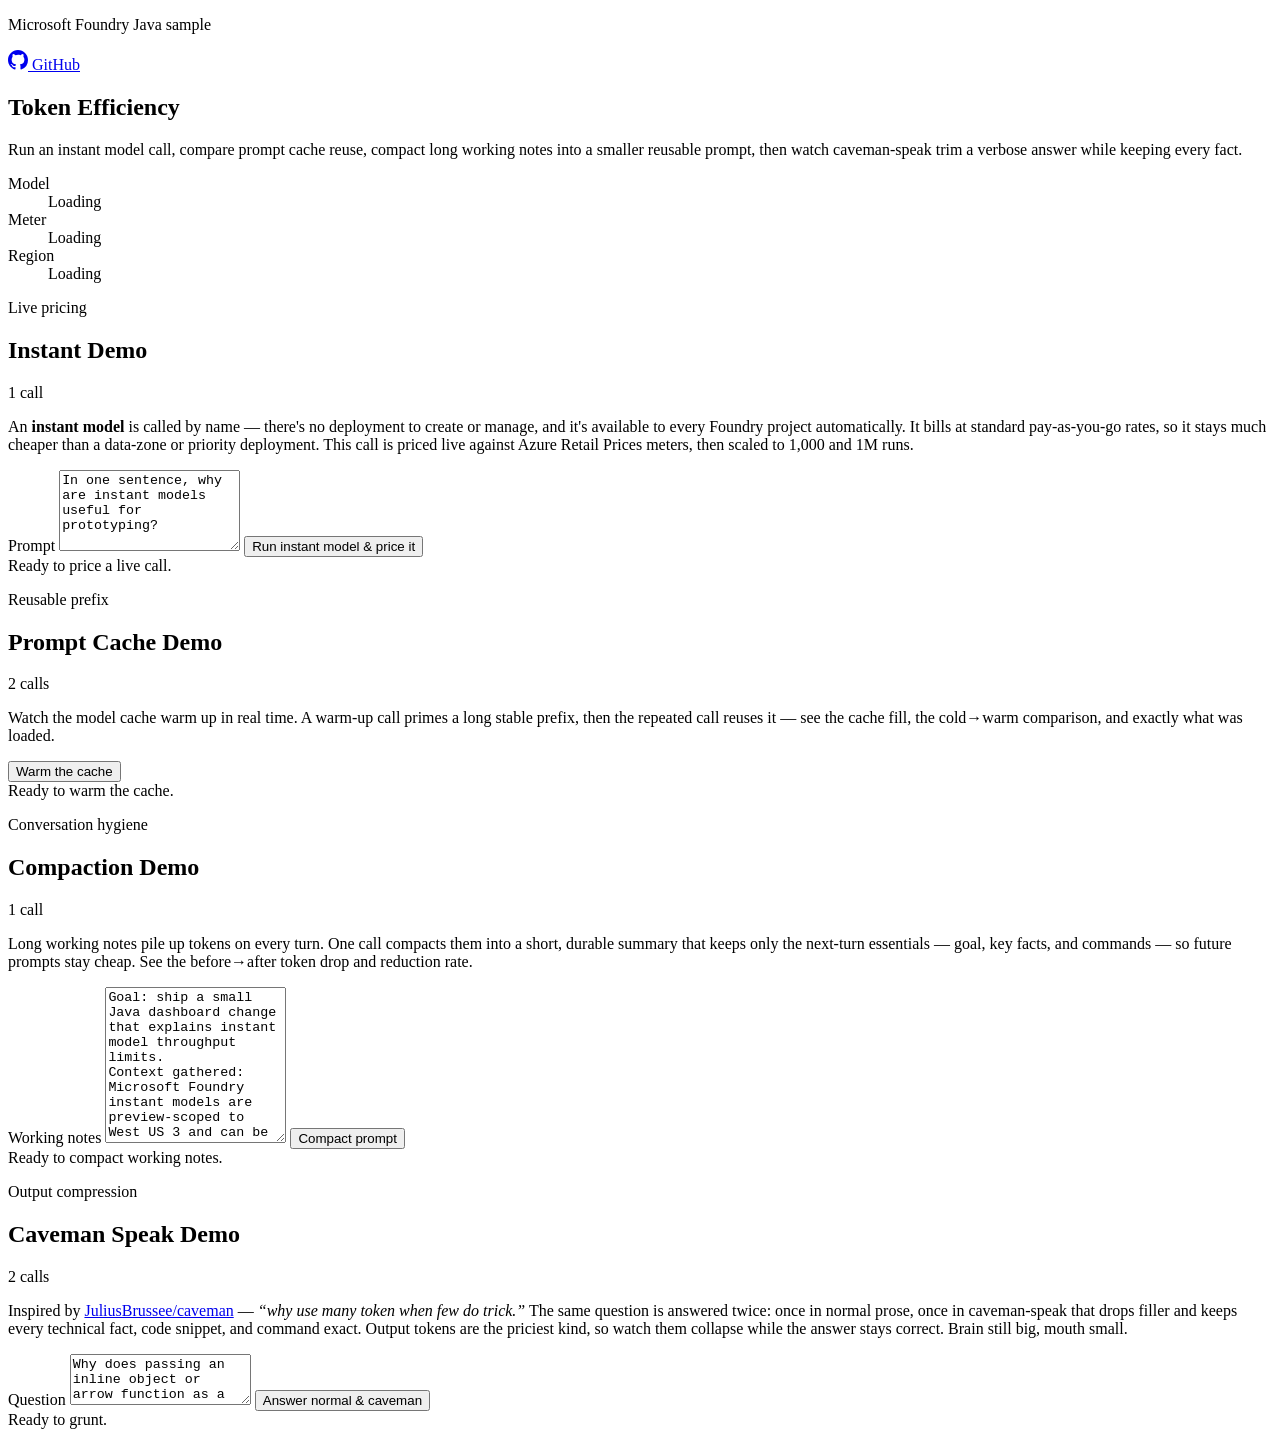
==== src/main/resources/static/index.html @ f7c7c484 "Refactor code structure for improved readability and maintainability" ====
<!doctype html>
<html lang="en">
<head>
    <meta charset="utf-8">
    <meta name="viewport" content="width=device-width, initial-scale=1">
    <title>Token Efficiency</title>
    <link rel="stylesheet" href="/styles.css?v=20260701-caveman-v1">
</head>
<body>
    <main class="shell">
        <section class="intro" aria-labelledby="page-title">
            <div>
                <div class="intro-top">
                    <p class="eyebrow">Microsoft Foundry Java sample</p>
                    <a class="github-link" href="https://github.com/roryp/instantmodels" target="_blank" rel="noopener noreferrer" aria-label="View source on GitHub (opens in a new tab)" title="View source on GitHub">
                        <svg viewBox="0 0 16 16" width="20" height="20" aria-hidden="true" focusable="false" fill="currentColor">
                            <path d="M8 0C3.58 0 0 3.58 0 8c0 3.54 2.29 6.53 5.47 7.59.4.07.55-.17.55-.38 0-.19-.01-.82-.01-1.49-2.01.37-2.53-.49-2.69-.94-.09-.23-.48-.94-.82-1.13-.28-.15-.68-.52-.01-.53.63-.01 1.08.58 1.23.82.72 1.21 1.87.87 2.33.66.07-.52.28-.87.51-1.07-1.78-.2-3.64-.89-3.64-3.95 0-.87.31-1.59.82-2.15-.08-.2-.36-1.02.08-2.12 0 0 .67-.21 2.2.82a7.65 7.65 0 0 1 2-.27c.68 0 1.36.09 2 .27 1.53-1.04 2.2-.82 2.2-.82.44 1.1.16 1.92.08 2.12.51.56.82 1.27.82 2.15 0 3.07-1.87 3.75-3.65 3.95.29.25.54.73.54 1.48 0 1.07-.01 1.93-.01 2.2 0 .21.15.46.55.38A8.013 8.013 0 0 0 16 8c0-4.42-3.58-8-8-8z"></path>
                        </svg>
                        <span>GitHub</span>
                    </a>
                </div>
                <h1 id="page-title">Token Efficiency</h1>
                <p class="lede">Run an instant model call, compare prompt cache reuse, compact long working notes into a smaller reusable prompt, then watch caveman-speak trim a verbose answer while keeping every fact.</p>
            </div>
            <dl class="config-strip" id="configStrip" aria-label="Runtime configuration">
                <div><dt>Model</dt><dd id="modelValue">Loading</dd></div>
                <div><dt>Meter</dt><dd id="meterValue">Loading</dd></div>
                <div><dt>Region</dt><dd id="regionValue">Loading</dd></div>
            </dl>
        </section>

        <section class="workspace" aria-label="Demo controls and output">
            <article class="panel instant-panel">
                <div class="panel-heading">
                    <div>
                        <p class="eyebrow">Live pricing</p>
                        <h2>Instant Demo</h2>
                    </div>
                    <span class="chip">1 call</span>
                </div>
                <p class="panel-copy">An <strong>instant model</strong> is called by name &mdash; there's no deployment to create or manage, and it's available to every Foundry project automatically. It bills at standard pay-as-you-go rates, so it stays much cheaper than a data-zone or priority deployment. This call is priced live against Azure Retail Prices meters, then scaled to 1,000 and 1M runs.</p>
                <label for="promptBox">Prompt</label>
                <textarea id="promptBox" rows="5">In one sentence, why are instant models useful for prototyping?</textarea>
                <button id="instantButton" class="action action-primary" type="button">Run instant model &amp; price it</button>
                <div id="instantResult" class="result empty">Ready to price a live call.</div>
            </article>

            <article class="panel cache-panel">
                <div class="panel-heading">
                    <div>
                        <p class="eyebrow">Reusable prefix</p>
                        <h2>Prompt Cache Demo</h2>
                    </div>
                    <span class="chip">2 calls</span>
                </div>
                <p class="panel-copy">Watch the model cache warm up in real time. A warm-up call primes a long stable prefix, then the repeated call reuses it &mdash; see the cache fill, the cold&rarr;warm comparison, and exactly what was loaded.</p>
                <button id="cacheButton" class="action action-secondary" type="button">Warm the cache</button>
                <div id="cacheResult" class="result empty">Ready to warm the cache.</div>
            </article>

            <article class="panel compact-panel">
                <div class="panel-heading">
                    <div>
                        <p class="eyebrow">Conversation hygiene</p>
                        <h2>Compaction Demo</h2>
                    </div>
                    <span class="chip">1 call</span>
                </div>
                <p class="panel-copy">Long working notes pile up tokens on every turn. One call compacts them into a short, durable summary that keeps only the next-turn essentials &mdash; goal, key facts, and commands &mdash; so future prompts stay cheap. See the before&rarr;after token drop and reduction rate.</p>
                <label for="compactPromptBox">Working notes</label>
                <textarea id="compactPromptBox" rows="10">Goal: ship a small Java dashboard change that explains instant model throughput limits.
Context gathered: Microsoft Foundry instant models are preview-scoped to West US 3 and can be called by model name without creating a deployment. They draw from a per-model global quota pool assigned to the subscription. The app should keep token usage, pricing, and cache behavior visible because this repository is a cost-transparency sample.
Online docs checked: instant models are for getting started, prototyping, and trying new models. Deployments remain the right choice for reserved throughput, custom guardrails, data residency requirements, endpoint-specific configuration, fine-grained quota partitioning, fine-tuned models, or predictable production capacity.
Sanitized validation finding: one development subscription reported Tier 5 Global Standard quota for gpt-chat-latest of 50,000 requests per minute and 5,000,000 tokens per minute, with no Global Standard deployment quota reserved at the time of the check. Do not include subscription IDs, tenant IDs, user names, or generated Azure environment files in docs.
Implementation notes: update README in the Example overview and Token Efficiency sections, keep dashboard controls compact, run mvn test after Java changes, and use azd up for full deployment validation rather than manual container app commands.
Open question: after the docs update, add a dashboard example that compacts long working notes into a shorter durable summary and shows the token savings for future prompts.</textarea>
                <button id="compactButton" class="action action-tertiary" type="button">Compact prompt</button>
                <div id="compactResult" class="result empty">Ready to compact working notes.</div>
            </article>

            <article class="panel caveman-panel">
                <div class="panel-heading">
                    <div>
                        <p class="eyebrow">Output compression</p>
                        <h2>Caveman Speak Demo</h2>
                    </div>
                    <span class="chip">2 calls</span>
                </div>
                <p class="panel-copy">Inspired by <a href="https://github.com/JuliusBrussee/caveman" target="_blank" rel="noopener noreferrer">JuliusBrussee/caveman</a> &mdash; <em>&ldquo;why use many token when few do trick.&rdquo;</em> The same question is answered twice: once in normal prose, once in caveman-speak that drops filler and keeps every technical fact, code snippet, and command exact. Output tokens are the priciest kind, so watch them collapse while the answer stays correct. Brain still big, mouth small.</p>
                <label for="cavemanPromptBox">Question</label>
                <textarea id="cavemanPromptBox" rows="3">Why does passing an inline object or arrow function as a prop cause a React child component to re-render on every parent render, and how do I prevent it?</textarea>
                <button id="cavemanButton" class="action action-caveman" type="button">Answer normal &amp; caveman</button>
                <div id="cavemanResult" class="result empty">Ready to grunt.</div>
            </article>
        </section>
    </main>
    <script src="/app.js?v=20260701-caveman-v1"></script>
</body>
</html>
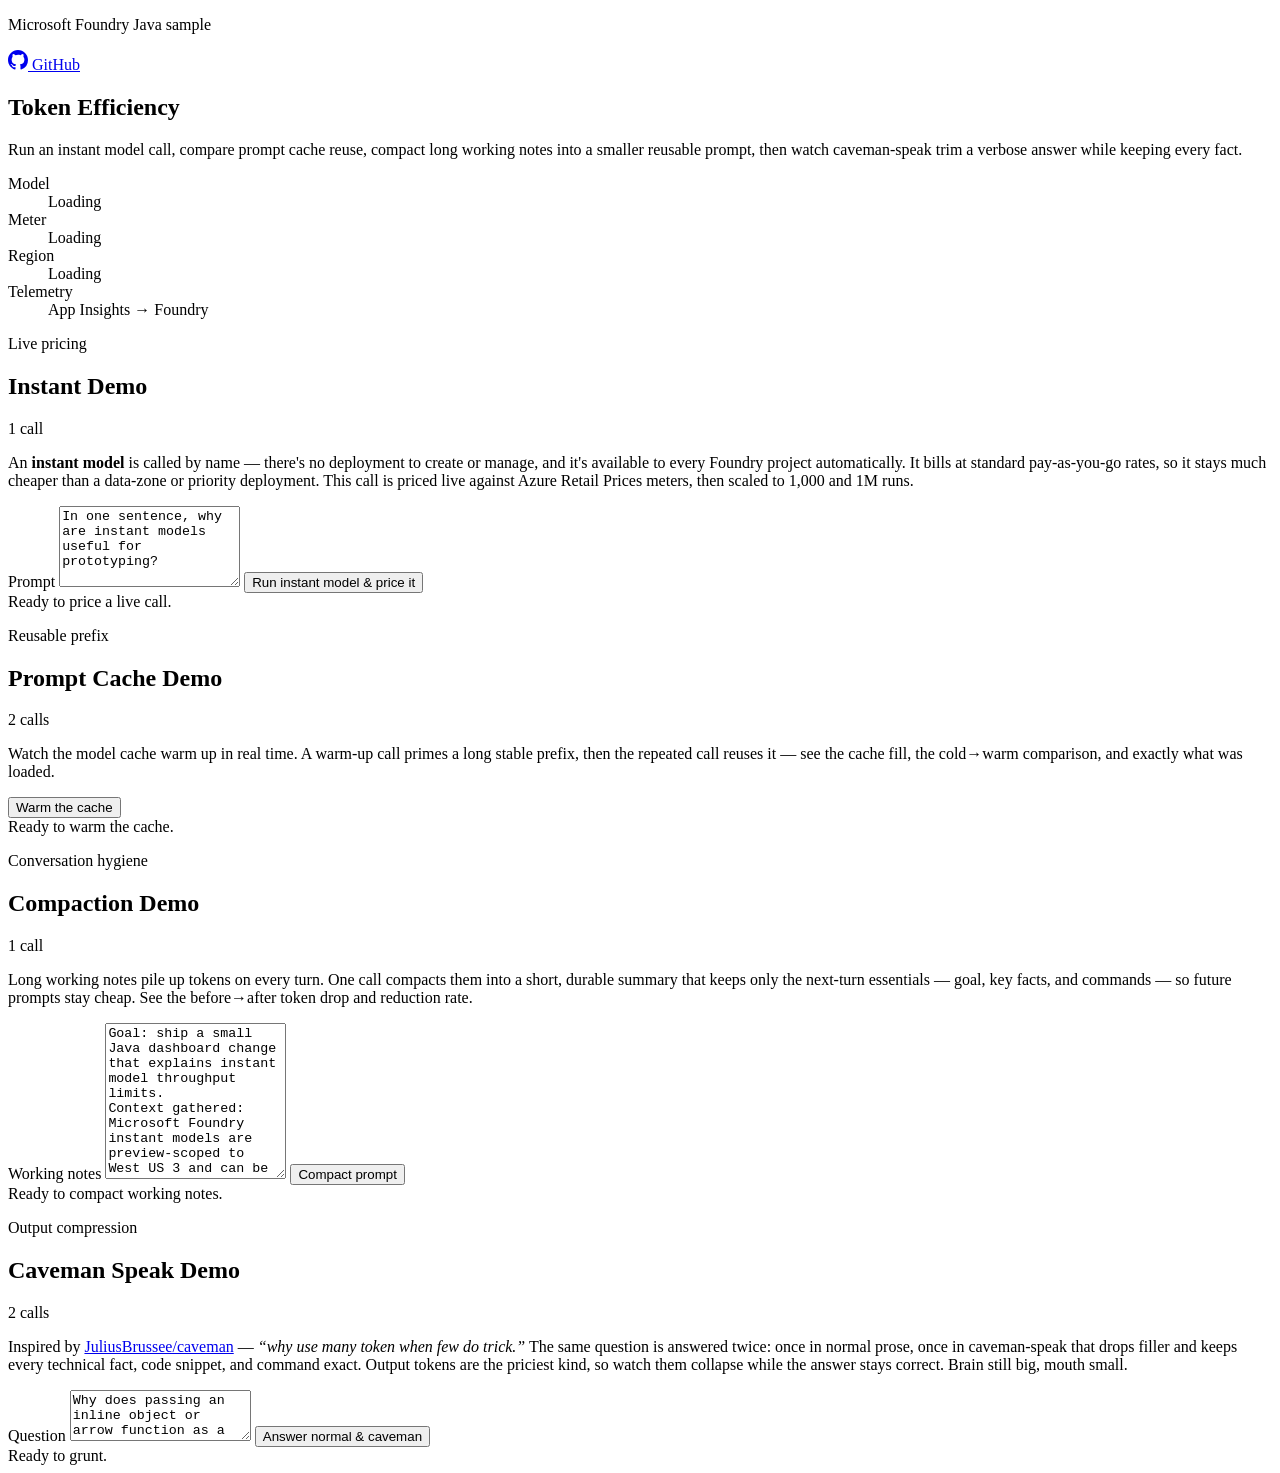
==== commit 3250811c: "feat: add TokenTelemetry class for OpenTelemetry integration - Implemented TokenTelemetry to emit sp" ====
--- a/src/main/resources/static/index.html
+++ b/src/main/resources/static/index.html
@@ -4,7 +4,7 @@
     <meta charset="utf-8">
     <meta name="viewport" content="width=device-width, initial-scale=1">
     <title>Token Efficiency</title>
-    <link rel="stylesheet" href="/styles.css?v=20260701-caveman-v1">
+    <link rel="stylesheet" href="/styles.css?v=20260706-telemetry-v1">
 </head>
 <body>
     <main class="shell">
@@ -26,6 +26,7 @@
                 <div><dt>Model</dt><dd id="modelValue">Loading</dd></div>
                 <div><dt>Meter</dt><dd id="meterValue">Loading</dd></div>
                 <div><dt>Region</dt><dd id="regionValue">Loading</dd></div>
+                <div><dt>Telemetry</dt><dd id="telemetryValue">App Insights &rarr; Foundry</dd></div>
             </dl>
         </section>
 
@@ -94,6 +95,6 @@
             </article>
         </section>
     </main>
-    <script src="/app.js?v=20260701-caveman-v1"></script>
+    <script src="/app.js?v=20260706-telemetry-v1"></script>
 </body>
 </html>
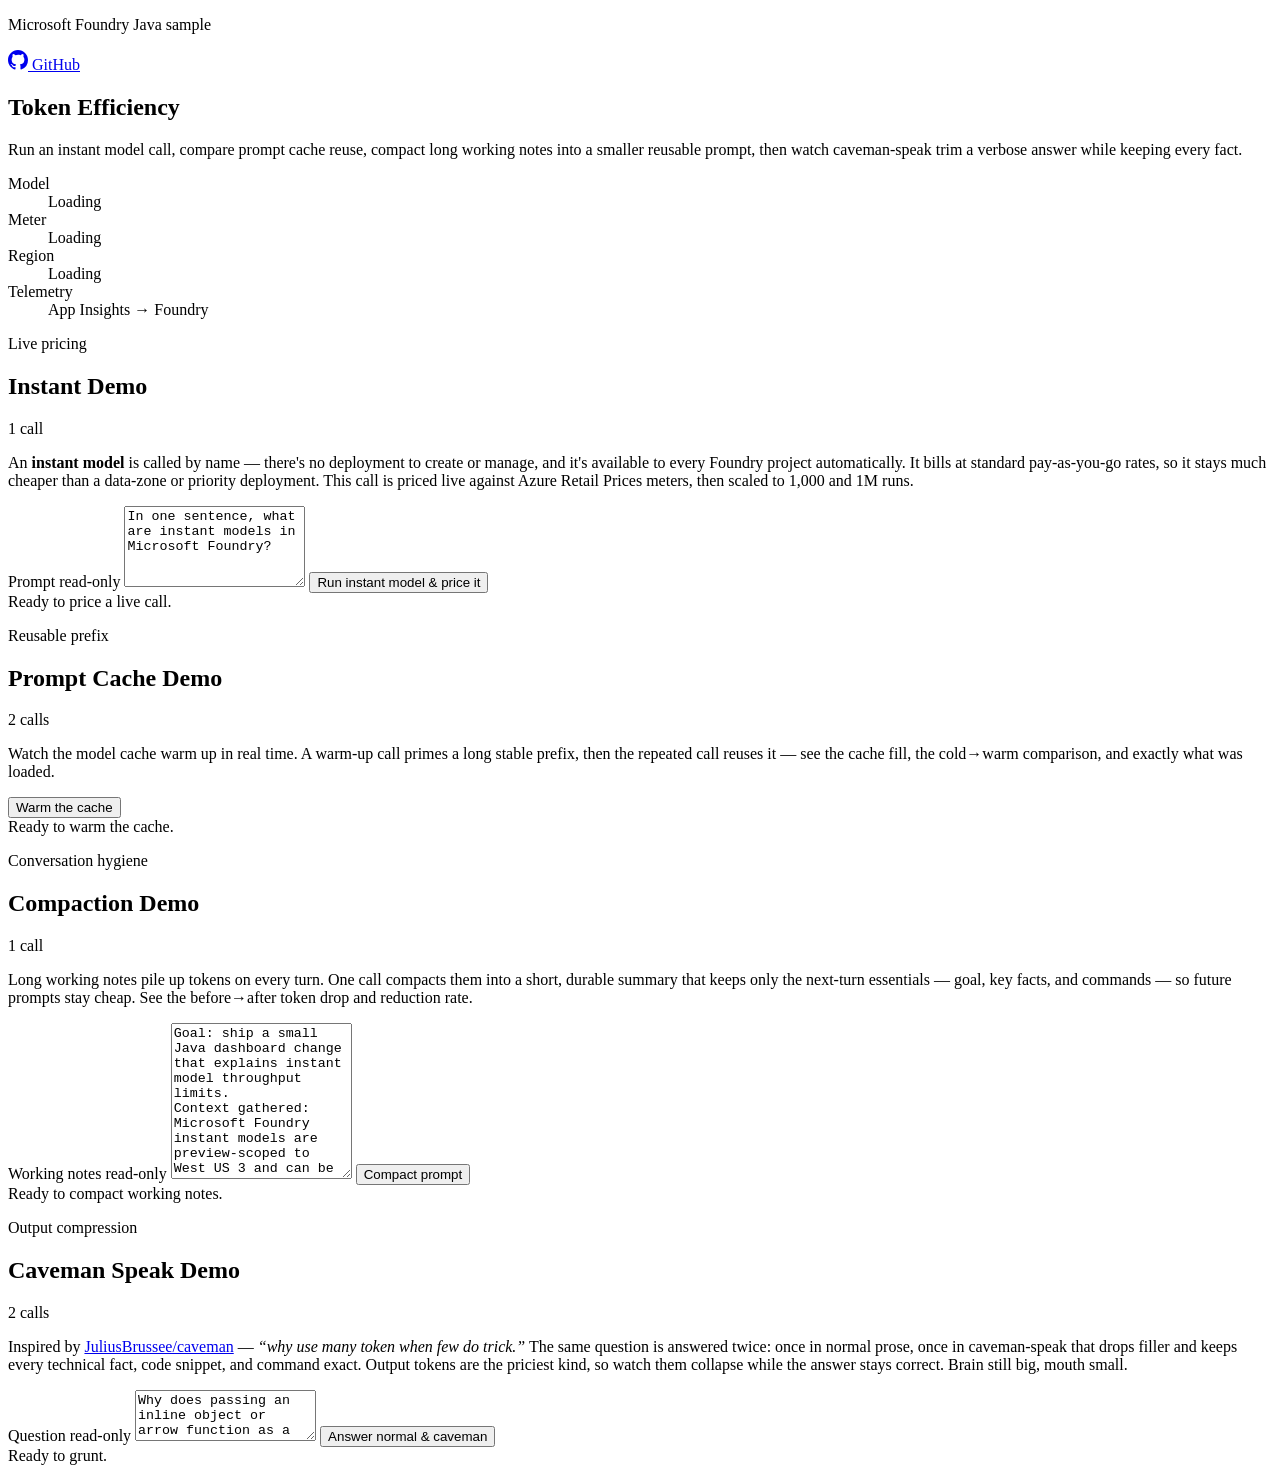
==== commit ac2eb535: "feat: update demo endpoints to use fixed prompts and enhance UI with read-only fields" ====
--- a/src/main/resources/static/index.html
+++ b/src/main/resources/static/index.html
@@ -4,7 +4,7 @@
     <meta charset="utf-8">
     <meta name="viewport" content="width=device-width, initial-scale=1">
     <title>Token Efficiency</title>
-    <link rel="stylesheet" href="/styles.css?v=20260706-telemetry-v1">
+    <link rel="stylesheet" href="/styles.css?v=20260708-readonly-prompts">
 </head>
 <body>
     <main class="shell">
@@ -40,8 +40,8 @@
                     <span class="chip">1 call</span>
                 </div>
                 <p class="panel-copy">An <strong>instant model</strong> is called by name &mdash; there's no deployment to create or manage, and it's available to every Foundry project automatically. It bills at standard pay-as-you-go rates, so it stays much cheaper than a data-zone or priority deployment. This call is priced live against Azure Retail Prices meters, then scaled to 1,000 and 1M runs.</p>
-                <label for="promptBox">Prompt</label>
-                <textarea id="promptBox" rows="5">In one sentence, why are instant models useful for prototyping?</textarea>
+                <label for="promptBox">Prompt <span class="field-lock" title="This prompt is fixed and cannot be edited">read-only</span></label>
+                <textarea id="promptBox" rows="5" readonly aria-readonly="true">In one sentence, what are instant models in Microsoft Foundry?</textarea>
                 <button id="instantButton" class="action action-primary" type="button">Run instant model &amp; price it</button>
                 <div id="instantResult" class="result empty">Ready to price a live call.</div>
             </article>
@@ -68,8 +68,8 @@
                     <span class="chip">1 call</span>
                 </div>
                 <p class="panel-copy">Long working notes pile up tokens on every turn. One call compacts them into a short, durable summary that keeps only the next-turn essentials &mdash; goal, key facts, and commands &mdash; so future prompts stay cheap. See the before&rarr;after token drop and reduction rate.</p>
-                <label for="compactPromptBox">Working notes</label>
-                <textarea id="compactPromptBox" rows="10">Goal: ship a small Java dashboard change that explains instant model throughput limits.
+                <label for="compactPromptBox">Working notes <span class="field-lock" title="These notes are a fixed sample and cannot be edited">read-only</span></label>
+                <textarea id="compactPromptBox" rows="10" readonly aria-readonly="true">Goal: ship a small Java dashboard change that explains instant model throughput limits.
 Context gathered: Microsoft Foundry instant models are preview-scoped to West US 3 and can be called by model name without creating a deployment. They draw from a per-model global quota pool assigned to the subscription. The app should keep token usage, pricing, and cache behavior visible because this repository is a cost-transparency sample.
 Online docs checked: instant models are for getting started, prototyping, and trying new models. Deployments remain the right choice for reserved throughput, custom guardrails, data residency requirements, endpoint-specific configuration, fine-grained quota partitioning, fine-tuned models, or predictable production capacity.
 Sanitized validation finding: one development subscription reported Tier 5 Global Standard quota for gpt-chat-latest of 50,000 requests per minute and 5,000,000 tokens per minute, with no Global Standard deployment quota reserved at the time of the check. Do not include subscription IDs, tenant IDs, user names, or generated Azure environment files in docs.
@@ -88,13 +88,13 @@
                     <span class="chip">2 calls</span>
                 </div>
                 <p class="panel-copy">Inspired by <a href="https://github.com/JuliusBrussee/caveman" target="_blank" rel="noopener noreferrer">JuliusBrussee/caveman</a> &mdash; <em>&ldquo;why use many token when few do trick.&rdquo;</em> The same question is answered twice: once in normal prose, once in caveman-speak that drops filler and keeps every technical fact, code snippet, and command exact. Output tokens are the priciest kind, so watch them collapse while the answer stays correct. Brain still big, mouth small.</p>
-                <label for="cavemanPromptBox">Question</label>
-                <textarea id="cavemanPromptBox" rows="3">Why does passing an inline object or arrow function as a prop cause a React child component to re-render on every parent render, and how do I prevent it?</textarea>
+                <label for="cavemanPromptBox">Question <span class="field-lock" title="This question is fixed and cannot be edited">read-only</span></label>
+                <textarea id="cavemanPromptBox" rows="3" readonly aria-readonly="true">Why does passing an inline object or arrow function as a prop cause a React child component to re-render on every parent render, and how do I prevent it?</textarea>
                 <button id="cavemanButton" class="action action-caveman" type="button">Answer normal &amp; caveman</button>
                 <div id="cavemanResult" class="result empty">Ready to grunt.</div>
             </article>
         </section>
     </main>
-    <script src="/app.js?v=20260706-telemetry-v1"></script>
+    <script src="/app.js?v=20260708-readonly-prompts"></script>
 </body>
 </html>
